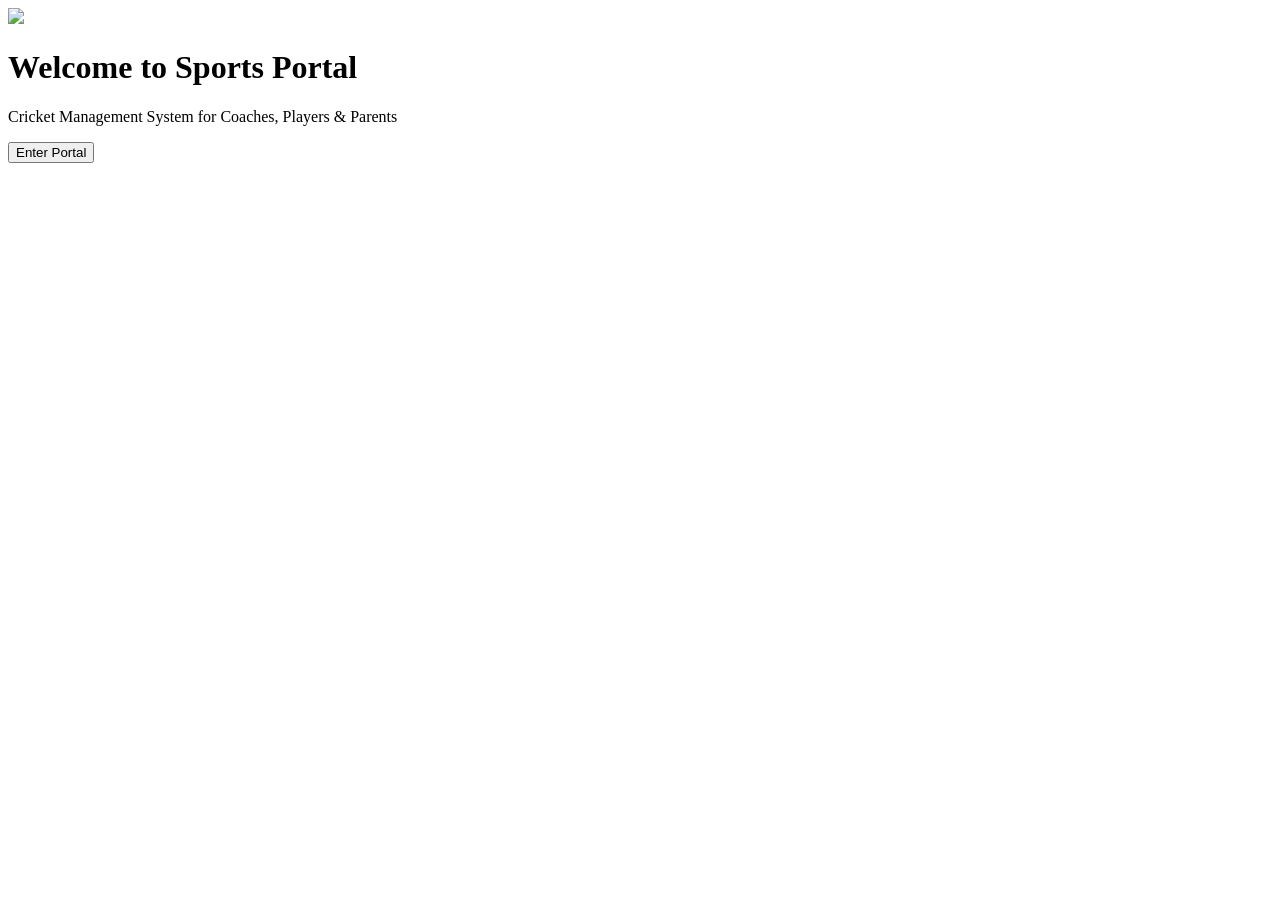
==== Sports portal/index.html @ 301777b5 "Did all the final changes" ====
<!DOCTYPE html>
<html>
<head>
    <title>Sports Portal</title>
    <link rel="stylesheet" href="style.css">
</head>
<body>

<div class="login-container">
    <img src="assets/logo.png" class="logo">

    <h1>Welcome to Sports Portal</h1>
    <p>Cricket Management System for Coaches, Players & Parents</p>

    <a href="login.html">
        <button>Enter Portal</button>
    </a>
</div>

</body>
</html>
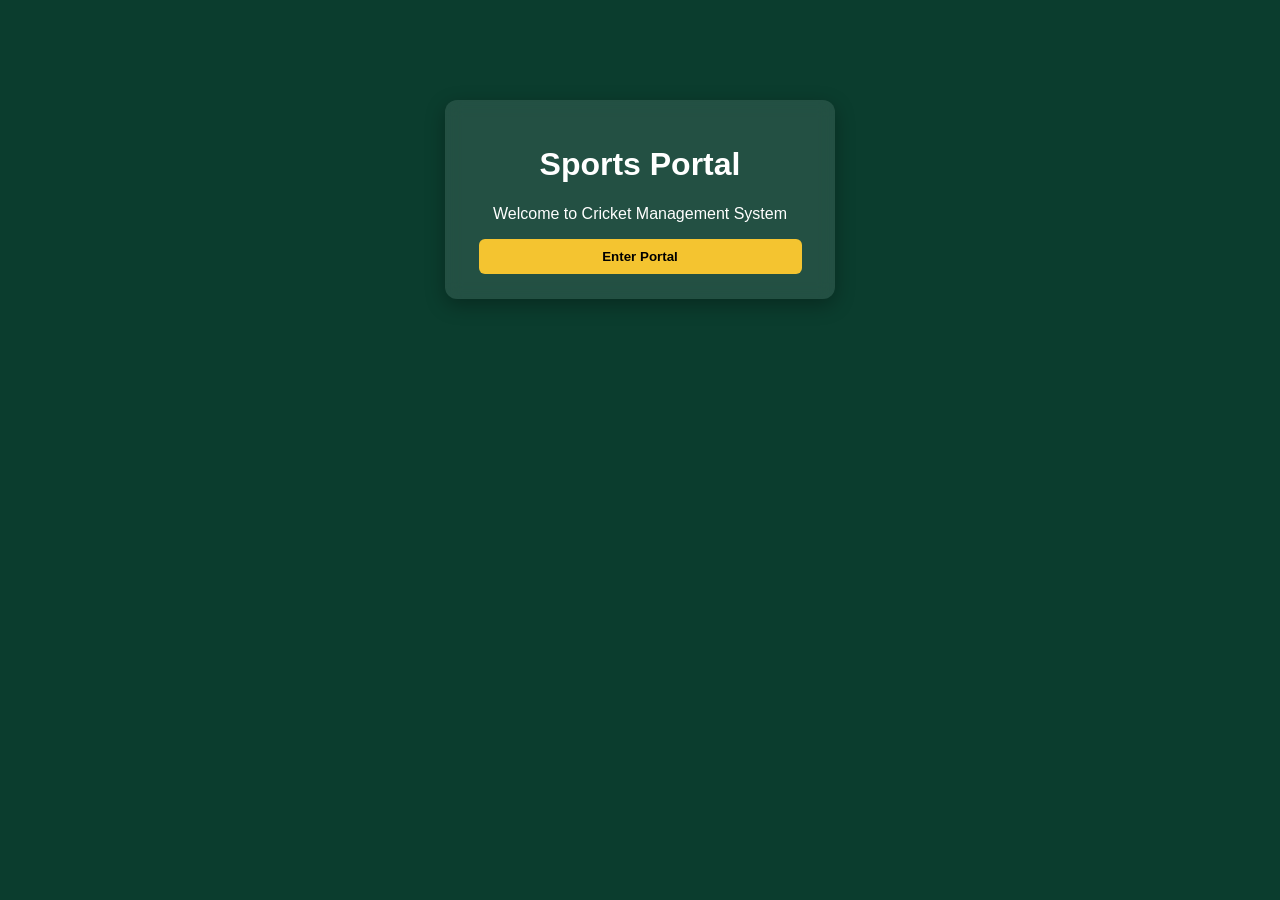
==== commit c38ad3e8: "fix the script" ====
--- a/Sports portal/index.html
+++ b/Sports portal/index.html
@@ -2,15 +2,13 @@
 <html>
 <head>
     <title>Sports Portal</title>
-    <link rel="stylesheet" href="style.css">
+    <link rel="stylesheet" href="styles.css">
 </head>
 <body>
 
 <div class="login-container">
-    <img src="assets/logo.png" class="logo">
-
-    <h1>Welcome to Sports Portal</h1>
-    <p>Cricket Management System for Coaches, Players & Parents</p>
+    <h1> Sports Portal</h1>
+    <p>Welcome to Cricket Management System</p>
 
     <a href="login.html">
         <button>Enter Portal</button>
--- a/Sports portal/styles.css
+++ b/Sports portal/styles.css
@@ -0,0 +1,95 @@
+body {
+    margin: 0;
+    font-family: Arial, sans-serif;
+    background: #0b3d2e; /* cricket field green */
+    color: white;
+}
+
+
+.logo {
+    width: 90px;
+    height: auto;
+    margin-bottom: 10px;
+}
+
+
+.login-container {
+    width: 340px;
+    margin: 100px auto;
+    padding: 25px;
+    background: rgba(255, 255, 255, 0.1);
+    backdrop-filter: blur(8px);
+    text-align: center;
+    border-radius: 12px;
+    box-shadow: 0 6px 20px rgba(0,0,0,0.3);
+}
+
+.login-container h2 {
+    margin-bottom: 15px;
+    color: #ffffff;
+}
+
+input, select {
+    width: 90%;
+    padding: 10px;
+    margin: 10px 0;
+    border: none;
+    border-radius: 6px;
+}
+
+button {
+    width: 95%;
+    padding: 10px;
+    background: #f4c430; /* cricket yellow */
+    border: none;
+    border-radius: 6px;
+    font-weight: bold;
+    cursor: pointer;
+}
+
+button:hover {
+    background: #ffdb63;
+}
+
+
+.navbar {
+    background: #1e3a8a; /* cricket blue */
+    padding: 12px 20px;
+    display: flex;
+    align-items: center;
+    justify-content: space-between;
+}
+
+.navbar h1 {
+    margin: 0;
+    font-size: 18px;
+}
+
+
+.dashboard {
+    padding: 20px;
+}
+
+.card {
+    background: rgba(255, 255, 255, 0.12);
+    padding: 15px;
+    margin: 12px 0;
+    border-radius: 10px;
+    border-left: 5px solid #f4c430; /* yellow accent */
+}
+
+.card h3 {
+    margin-top: 0;
+    color: #ffffff;
+}
+
+
+.role-badge {
+    display: inline-block;
+    padding: 5px 10px;
+    background: #f4c430;
+    color: black;
+    border-radius: 5px;
+    font-size: 12px;
+    font-weight: bold;
+}
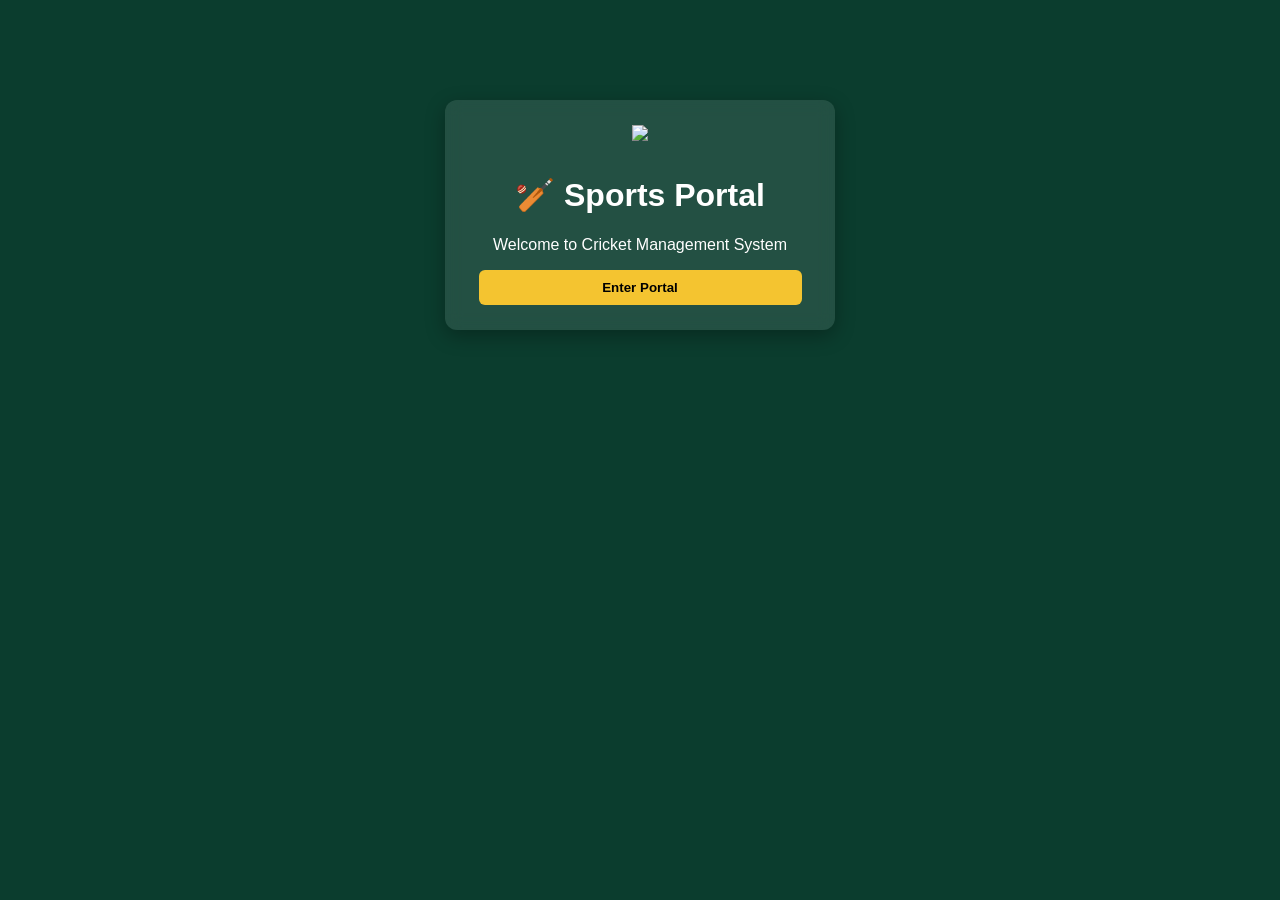
==== commit 4537b27c: "did the logo" ====
--- a/Sports portal/index.html
+++ b/Sports portal/index.html
@@ -7,7 +7,9 @@
 <body>
 
 <div class="login-container">
-    <h1> Sports Portal</h1>
+   <img src="assets/logo.png" class="logo">
+
+    <h1>🏏 Sports Portal</h1>
     <p>Welcome to Cricket Management System</p>
 
     <a href="login.html">
--- a/Sports portal/styles.css
+++ b/Sports portal/styles.css
@@ -92,4 +92,10 @@
     border-radius: 5px;
     font-size: 12px;
     font-weight: bold;
+}
+
+.logo {
+    width: 120px;
+    height: auto;
+    margin-bottom: 10px;
 }
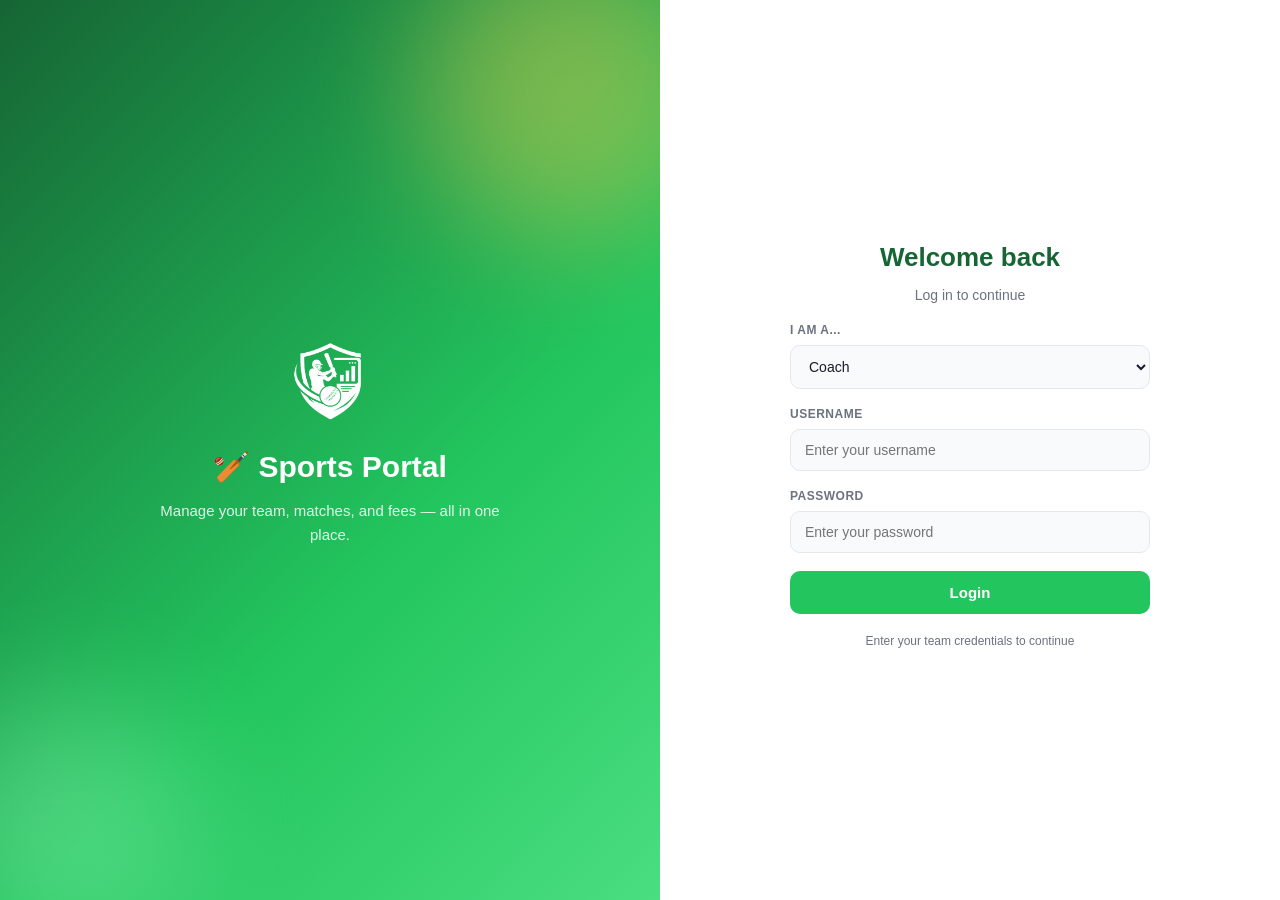
==== commit 601d5eb0: "added the image feature" ====
--- a/Sports portal/index.html
+++ b/Sports portal/index.html
@@ -1,21 +1,51 @@
 <!DOCTYPE html>
 <html>
 <head>
-    <title>Sports Portal</title>
+    <title>Sports Portal Login</title>
     <link rel="stylesheet" href="styles.css">
 </head>
 <body>
 
-<div class="login-container">
-   <img src="assets/logo.png" class="logo">
+<div class="split-page">
 
-    <h1>🏏 Sports Portal</h1>
-    <p>Welcome to Cricket Management System</p>
+    <div class="split-brand">
+        <div class="brand-content">
+            <img src="assets/logo.png" class="logo" alt="logo">
+            <h1 class="brand-title">🏏 Sports Portal</h1>
+            <p class="brand-tagline">Manage your team, matches, and fees — all in one place.</p>
+        </div>
+        <div class="brand-blob blob1"></div>
+        <div class="brand-blob blob2"></div>
+    </div>
 
-    <a href="login.html">
-        <button>Enter Portal</button>
-    </a>
+    <div class="split-form">
+        <div class="login-container">
+            <h2 class="login-title">Welcome back</h2>
+            <p class="login-subtitle">Log in to continue</p>
+
+            <div class="login-form">
+                <label class="input-label">I am a...</label>
+                <select id="role">
+                    <option value="coach">Coach</option>
+                    <option value="parent">Parent</option>
+                    <option value="player">Player</option>
+                </select>
+
+                <label class="input-label">Username</label>
+                <input type="text" id="username" placeholder="Enter your username">
+
+                <label class="input-label">Password</label>
+                <input type="password" id="password" placeholder="Enter your password">
+
+                <button onclick="login()">Login</button>
+            </div>
+
+            <p class="login-footer">Enter your team credentials to continue</p>
+        </div>
+    </div>
+
 </div>
 
+<script src="script.js"></script>
 </body>
 </html>
--- a/Sports portal/styles.css
+++ b/Sports portal/styles.css
@@ -1,101 +1,486 @@
+/* ===== Base ===== */
+* {
+    box-sizing: border-box;
+}
+
 body {
     margin: 0;
-    font-family: Arial, sans-serif;
-    background: #0b3d2e; /* cricket field green */
-    color: white;
-}
-
-
+    font-family: 'Segoe UI', Arial, sans-serif;
+    color: #1a1a2e;
+    min-height: 100vh;
+    position: relative;
+    overflow-x: hidden;
+    background-color: #f4f6f9;
+    background-image: radial-gradient(circle, #d1d5db 1px, transparent 1px);
+    background-size: 24px 24px;
+}
+
+body::before,
+body::after {
+    content: "";
+    position: fixed;
+    border-radius: 50%;
+    filter: blur(80px);
+    z-index: -1;
+    opacity: 0.35;
+}
+
+body::before {
+    width: 420px;
+    height: 420px;
+    background: #86efac;
+    top: -100px;
+    left: -100px;
+}
+
+body::after {
+    width: 500px;
+    height: 500px;
+    background: #fcd34d;
+    bottom: -150px;
+    right: -150px;
+}
+
+.navbar, .top-tabs, .bottom-nav, .card, .login-container {
+    position: relative;
+    z-index: 1;
+}
+
+h1, h2, h3 {
+    font-family: 'Segoe UI', Arial, sans-serif;
+}
+
+/* ===== Logo ===== */
 .logo {
     width: 90px;
     height: auto;
-    margin-bottom: 10px;
-}
-
-
+    margin-bottom: 12px;
+}
+
+/* ===== Split Login Page ===== */
+.split-page {
+    display: flex;
+    min-height: 100vh;
+    width: 100%;
+}
+
+.split-brand {
+    flex: 1;
+    position: relative;
+    overflow: hidden;
+    display: flex;
+    align-items: center;
+    justify-content: center;
+    background: linear-gradient(135deg, #166534 0%, #22c55e 60%, #4ade80 100%);
+    padding: 40px;
+}
+
+.brand-content {
+    position: relative;
+    z-index: 2;
+    text-align: center;
+    color: white;
+    max-width: 340px;
+}
+
+.brand-content .logo {
+    filter: brightness(0) invert(1);
+    margin-bottom: 16px;
+}
+
+.brand-title {
+    font-size: 30px;
+    margin: 0 0 12px;
+}
+
+.brand-tagline {
+    font-size: 15px;
+    color: rgba(255,255,255,0.85);
+    line-height: 1.6;
+}
+
+.brand-blob {
+    position: absolute;
+    border-radius: 50%;
+    filter: blur(60px);
+    opacity: 0.4;
+    z-index: 1;
+    animation: float 8s ease-in-out infinite;
+}
+
+.blob1 {
+    width: 300px;
+    height: 300px;
+    background: #fcd34d;
+    top: -60px;
+    right: -60px;
+}
+
+.blob2 {
+    width: 260px;
+    height: 260px;
+    background: #86efac;
+    bottom: -60px;
+    left: -60px;
+    animation-delay: 2s;
+}
+
+@keyframes float {
+    0%, 100% { transform: translateY(0); }
+    50% { transform: translateY(-20px); }
+}
+
+.split-form {
+    flex: 1;
+    display: flex;
+    align-items: center;
+    justify-content: center;
+    background: #ffffff;
+    padding: 40px 20px;
+}
+
+.split-form .login-container {
+    width: 100%;
+    max-width: 360px;
+    box-shadow: none;
+    padding: 0;
+    animation: fadeInUp 0.5s ease;
+}
+
+@media (max-width: 800px) {
+    .split-page {
+        flex-direction: column;
+    }
+    .split-brand {
+        min-height: 260px;
+        padding: 30px;
+    }
+    .split-form {
+        padding: 30px 20px;
+    }
+}
+
+/* ===== Login Container (shared / index.html) ===== */
 .login-container {
-    width: 340px;
-    margin: 100px auto;
-    padding: 25px;
-    background: rgba(255, 255, 255, 0.1);
-    backdrop-filter: blur(8px);
+    width: 360px;
+    padding: 40px 32px;
+    background: #ffffff;
     text-align: center;
-    border-radius: 12px;
-    box-shadow: 0 6px 20px rgba(0,0,0,0.3);
-}
-
-.login-container h2 {
-    margin-bottom: 15px;
+    border-radius: 20px;
+    box-shadow: 0 10px 40px rgba(34, 197, 94, 0.12);
+    animation: fadeInUp 0.5s ease;
+}
+
+@keyframes fadeInUp {
+    from { opacity: 0; transform: translateY(16px); }
+    to { opacity: 1; transform: translateY(0); }
+}
+
+.login-title {
+    font-size: 26px;
+    margin: 10px 0 2px;
+    color: #166534;
+}
+
+.login-subtitle {
+    color: #6b7280;
+    font-size: 14px;
+    margin-bottom: 24px;
+}
+
+.login-form {
+    text-align: left;
+}
+
+.input-label {
+    display: block;
+    font-size: 12px;
+    text-transform: uppercase;
+    letter-spacing: 0.5px;
+    color: #6b7280;
+    margin: 14px 0 4px;
+    font-weight: 600;
+}
+
+.login-footer {
+    margin-top: 20px;
+    font-size: 12px;
+    color: #9ca3af;
+}
+
+.login-container h1 {
+    font-size: 26px;
+    color: #166534;
+    margin: 10px 0 5px;
+}
+
+.login-container p {
+    color: #6b7280;
+    margin-bottom: 20px;
+}
+
+/* ===== Inputs ===== */
+input, select {
+    width: 100%;
+    padding: 12px 14px;
+    margin: 4px 0;
+    border: 1.5px solid #e5e7eb;
+    border-radius: 10px;
+    background: #f9fafb;
+    font-size: 14px;
+    color: #1a1a2e;
+    transition: border-color 0.2s ease, box-shadow 0.2s ease;
+}
+
+input:focus, select:focus {
+    outline: none;
+    border-color: #22c55e;
+    box-shadow: 0 0 0 3px rgba(34, 197, 94, 0.15);
+    background: #ffffff;
+}
+
+/* ===== Buttons ===== */
+button {
+    width: 100%;
+    padding: 13px;
+    background: #22c55e;
     color: #ffffff;
-}
-
-input, select {
-    width: 90%;
-    padding: 10px;
-    margin: 10px 0;
     border: none;
-    border-radius: 6px;
-}
-
-button {
-    width: 95%;
-    padding: 10px;
-    background: #f4c430; /* cricket yellow */
-    border: none;
-    border-radius: 6px;
-    font-weight: bold;
+    border-radius: 10px;
+    font-weight: 600;
+    font-size: 15px;
     cursor: pointer;
+    margin-top: 14px;
+    transition: background 0.2s ease, transform 0.15s ease, box-shadow 0.2s ease;
 }
 
 button:hover {
-    background: #ffdb63;
-}
-
-
+    background: #16a34a;
+    transform: translateY(-1px);
+    box-shadow: 0 6px 16px rgba(34, 197, 94, 0.25);
+}
+
+button:active {
+    transform: translateY(0);
+}
+
+/* ===== Navbar ===== */
 .navbar {
-    background: #1e3a8a; /* cricket blue */
-    padding: 12px 20px;
+    background: #ffffff;
+    padding: 14px 24px;
     display: flex;
     align-items: center;
     justify-content: space-between;
+    box-shadow: 0 1px 3px rgba(0,0,0,0.06);
+    border-bottom: 1px solid #eef0f3;
 }
 
 .navbar h1 {
     margin: 0;
-    font-size: 18px;
-}
-
-
+    font-size: 19px;
+    color: #166534;
+}
+
+.navbar .nav-right {
+    display: flex;
+    align-items: center;
+    gap: 14px;
+}
+
+.navbar button {
+    width: auto;
+    padding: 8px 16px;
+    margin: 0;
+    font-size: 13px;
+    background: #f3f4f6;
+    color: #374151;
+}
+
+.navbar button:hover {
+    background: #e5e7eb;
+    box-shadow: none;
+    transform: none;
+}
+
+#username-label {
+    font-size: 14px;
+    color: #6b7280;
+}
+
+/* ===== Top Tabs ===== */
+.top-tabs {
+    display: flex;
+    background: #ffffff;
+    padding: 10px 20px;
+    gap: 8px;
+    overflow-x: auto;
+    border-bottom: 1px solid #eef0f3;
+}
+
+/* ===== Bottom Nav ===== */
+.bottom-nav {
+    position: fixed;
+    bottom: 0;
+    left: 0;
+    right: 0;
+    display: flex;
+    justify-content: space-around;
+    background: #ffffff;
+    padding: 10px 0;
+    box-shadow: 0 -2px 12px rgba(0,0,0,0.06);
+    border-top: 1px solid #eef0f3;
+    z-index: 100;
+}
+
+/* ===== Nav buttons ===== */
+.nav-btn {
+    width: auto;
+    background: transparent;
+    color: #6b7280;
+    border: none;
+    padding: 8px 14px;
+    font-size: 13px;
+    font-weight: 600;
+    cursor: pointer;
+    border-radius: 8px;
+    margin: 0;
+    transition: background 0.2s ease, color 0.2s ease;
+}
+
+.nav-btn:hover {
+    background: #ecfdf5;
+    color: #16a34a;
+    transform: none;
+    box-shadow: none;
+}
+
+.nav-btn.active {
+    background: #22c55e;
+    color: #ffffff;
+}
+
+/* ===== Dashboard ===== */
 .dashboard {
+    padding: 24px;
+    padding-bottom: 90px;
+    max-width: 900px;
+    margin: 0 auto;
+}
+
+.dashboard h1 {
+    font-size: 26px;
+    margin-bottom: 20px;
+    color: #1a1a2e;
+}
+
+/* ===== Cards ===== */
+.card {
+    background: #ffffff;
     padding: 20px;
-}
-
-.card {
-    background: rgba(255, 255, 255, 0.12);
-    padding: 15px;
-    margin: 12px 0;
-    border-radius: 10px;
-    border-left: 5px solid #f4c430; /* yellow accent */
+    margin: 14px 0;
+    border-radius: 14px;
+    border-left: 4px solid #22c55e;
+    box-shadow: 0 2px 10px rgba(0,0,0,0.05);
+    transition: transform 0.15s ease, box-shadow 0.15s ease;
+}
+
+.card:hover {
+    transform: translateY(-2px);
+    box-shadow: 0 6px 20px rgba(0,0,0,0.08);
 }
 
 .card h3 {
     margin-top: 0;
-    color: #ffffff;
-}
-
-
+    color: #1a1a2e;
+    font-size: 17px;
+}
+
+.card p {
+    color: #4b5563;
+    margin-bottom: 0;
+    line-height: 1.5;
+}
+
+.card label {
+    display: block;
+    text-align: left;
+    font-size: 12px;
+    color: #6b7280;
+    margin-top: 12px;
+    margin-bottom: 2px;
+    font-weight: 600;
+    text-transform: uppercase;
+}
+
+.card hr {
+    border: none;
+    border-top: 1px solid #eef0f3;
+    margin: 16px 0;
+}
+
+.card small {
+    display: block;
+    margin-top: 6px;
+    color: #9ca3af;
+    font-size: 12px;
+}
+
+/* ===== Match items ===== */
+.match-item {
+    background: #f9fafb;
+    padding: 14px;
+    border-radius: 10px;
+    margin: 8px 0;
+    line-height: 1.6;
+    border: 1px solid #eef0f3;
+}
+
+/* ===== Role Badge ===== */
 .role-badge {
     display: inline-block;
-    padding: 5px 10px;
-    background: #f4c430;
-    color: black;
-    border-radius: 5px;
+    padding: 5px 12px;
+    background: #ecfdf5;
+    color: #16a34a;
+    border-radius: 20px;
     font-size: 12px;
-    font-weight: bold;
-}
-
-.logo {
-    width: 120px;
-    height: auto;
-    margin-bottom: 10px;
+    font-weight: 700;
+    letter-spacing: 0.3px;
+}
+
+/* ===== Photos Grid ===== */
+.photos-grid {
+    display: grid;
+    grid-template-columns: repeat(auto-fill, minmax(180px, 1fr));
+    gap: 14px;
+    margin-top: 10px;
+}
+
+.photo-card {
+    background: #ffffff;
+    border-radius: 12px;
+    overflow: hidden;
+    box-shadow: 0 2px 8px rgba(0,0,0,0.06);
+    border: 1px solid #eef0f3;
+}
+
+.photo-card img {
+    width: 100%;
+    height: 130px;
+    object-fit: cover;
+    display: block;
+}
+
+.photo-card p {
+    padding: 8px 10px 0;
+    margin: 0;
+    font-size: 13px;
+    font-weight: 600;
+    color: #1a1a2e;
+}
+
+.photo-card small {
+    display: block;
+    padding: 2px 10px 10px;
+    color: #9ca3af;
+    font-size: 11px;
 }
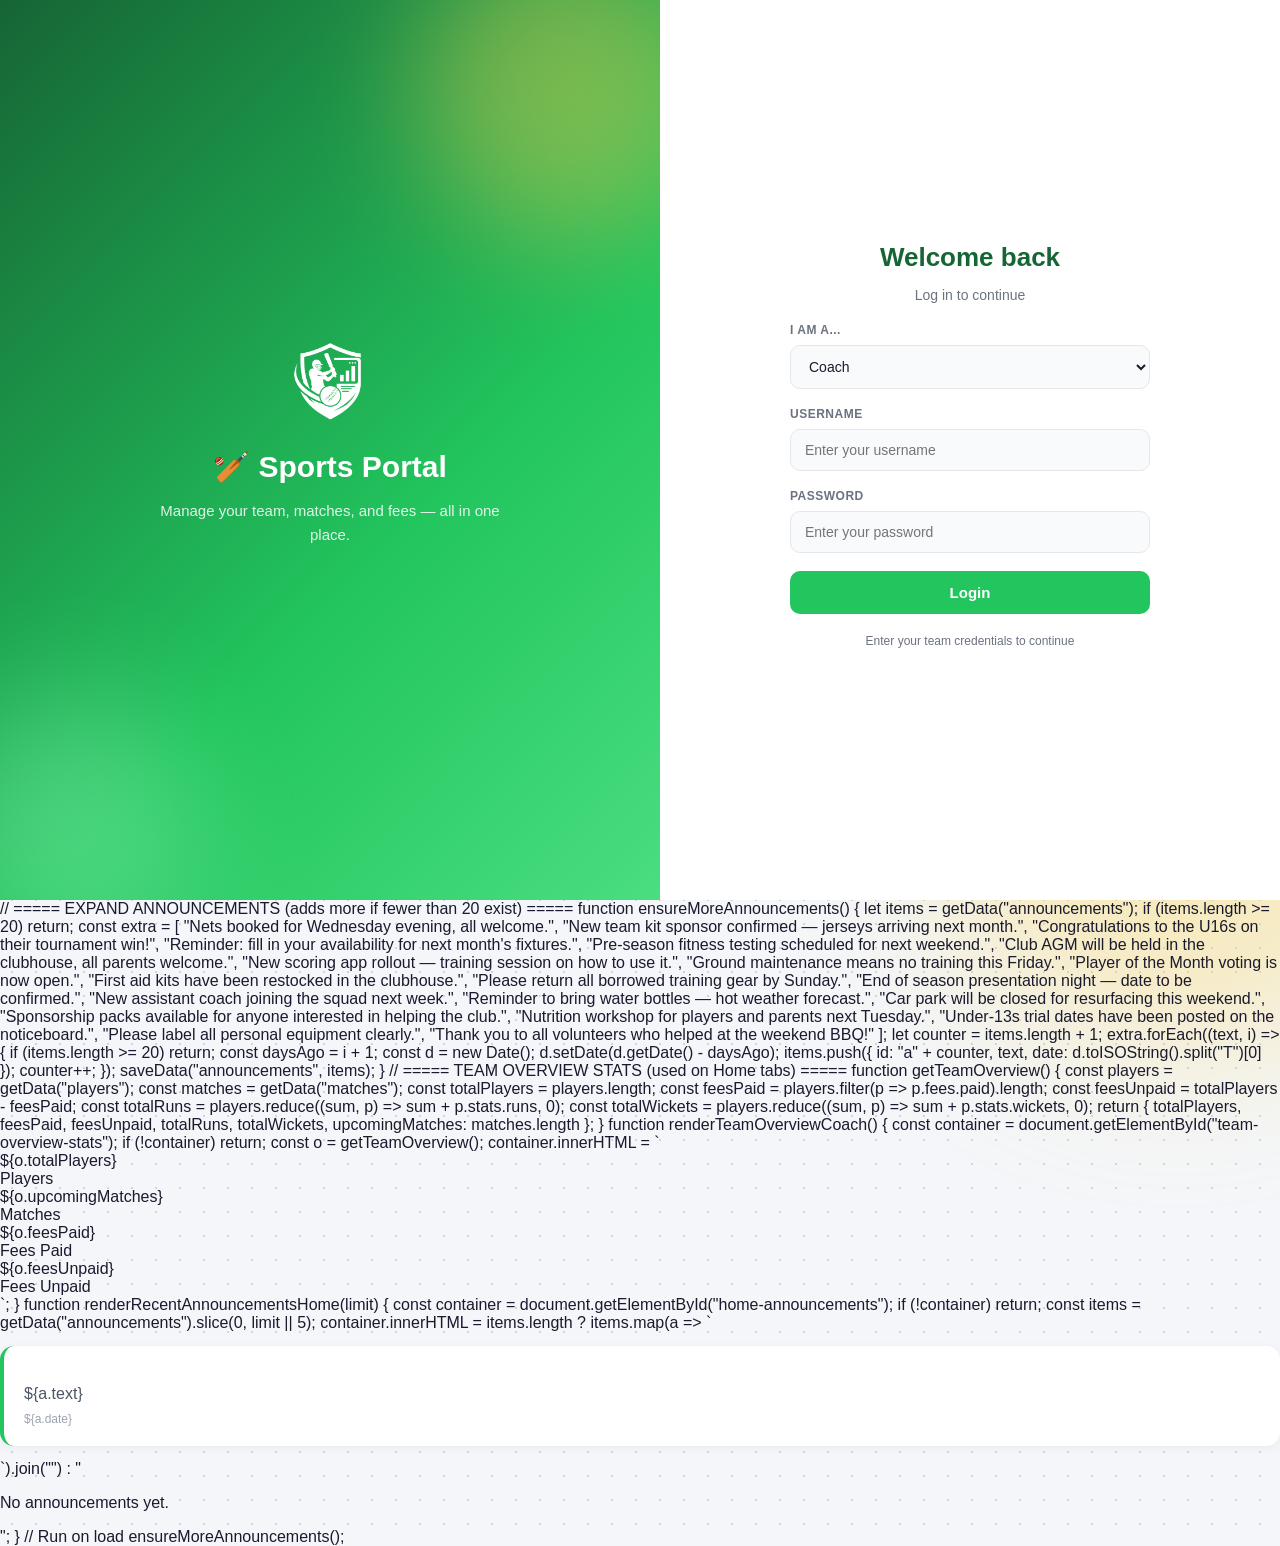
==== commit cc3bfe6c: "." ====
--- a/Sports portal/index.html
+++ b/Sports portal/index.html
@@ -48,4 +48,84 @@
 
 <script src="script.js"></script>
 </body>
-</html>+</html>
+// ===== EXPAND ANNOUNCEMENTS (adds more if fewer than 20 exist) =====
+function ensureMoreAnnouncements() {
+    let items = getData("announcements");
+    if (items.length >= 20) return;
+
+    const extra = [
+        "Nets booked for Wednesday evening, all welcome.",
+        "New team kit sponsor confirmed — jerseys arriving next month.",
+        "Congratulations to the U16s on their tournament win!",
+        "Reminder: fill in your availability for next month's fixtures.",
+        "Pre-season fitness testing scheduled for next weekend.",
+        "Club AGM will be held in the clubhouse, all parents welcome.",
+        "New scoring app rollout — training session on how to use it.",
+        "Ground maintenance means no training this Friday.",
+        "Player of the Month voting is now open.",
+        "First aid kits have been restocked in the clubhouse.",
+        "Please return all borrowed training gear by Sunday.",
+        "End of season presentation night — date to be confirmed.",
+        "New assistant coach joining the squad next week.",
+        "Reminder to bring water bottles — hot weather forecast.",
+        "Car park will be closed for resurfacing this weekend.",
+        "Sponsorship packs available for anyone interested in helping the club.",
+        "Nutrition workshop for players and parents next Tuesday.",
+        "Under-13s trial dates have been posted on the noticeboard.",
+        "Please label all personal equipment clearly.",
+        "Thank you to all volunteers who helped at the weekend BBQ!"
+    ];
+
+    let counter = items.length + 1;
+    extra.forEach((text, i) => {
+        if (items.length >= 20) return;
+        const daysAgo = i + 1;
+        const d = new Date();
+        d.setDate(d.getDate() - daysAgo);
+        items.push({
+            id: "a" + counter,
+            text,
+            date: d.toISOString().split("T")[0]
+        });
+        counter++;
+    });
+
+    saveData("announcements", items);
+}
+
+// ===== TEAM OVERVIEW STATS (used on Home tabs) =====
+function getTeamOverview() {
+    const players = getData("players");
+    const matches = getData("matches");
+    const totalPlayers = players.length;
+    const feesPaid = players.filter(p => p.fees.paid).length;
+    const feesUnpaid = totalPlayers - feesPaid;
+    const totalRuns = players.reduce((sum, p) => sum + p.stats.runs, 0);
+    const totalWickets = players.reduce((sum, p) => sum + p.stats.wickets, 0);
+    return { totalPlayers, feesPaid, feesUnpaid, totalRuns, totalWickets, upcomingMatches: matches.length };
+}
+
+function renderTeamOverviewCoach() {
+    const container = document.getElementById("team-overview-stats");
+    if (!container) return;
+    const o = getTeamOverview();
+    container.innerHTML = `
+        <div class="stat-card"><div class="stat-number">${o.totalPlayers}</div><div class="stat-label">Players</div></div>
+        <div class="stat-card"><div class="stat-number">${o.upcomingMatches}</div><div class="stat-label">Matches</div></div>
+        <div class="stat-card"><div class="stat-number">${o.feesPaid}</div><div class="stat-label">Fees Paid</div></div>
+        <div class="stat-card"><div class="stat-number">${o.feesUnpaid}</div><div class="stat-label">Fees Unpaid</div></div>
+    `;
+}
+
+function renderRecentAnnouncementsHome(limit) {
+    const container = document.getElementById("home-announcements");
+    if (!container) return;
+    const items = getData("announcements").slice(0, limit || 5);
+    container.innerHTML = items.length ? items.map(a => `
+        <div class="card"><p>${a.text}</p><small>${a.date}</small></div>
+    `).join("") : "<p>No announcements yet.</p>";
+}
+
+// Run on load
+ensureMoreAnnouncements();
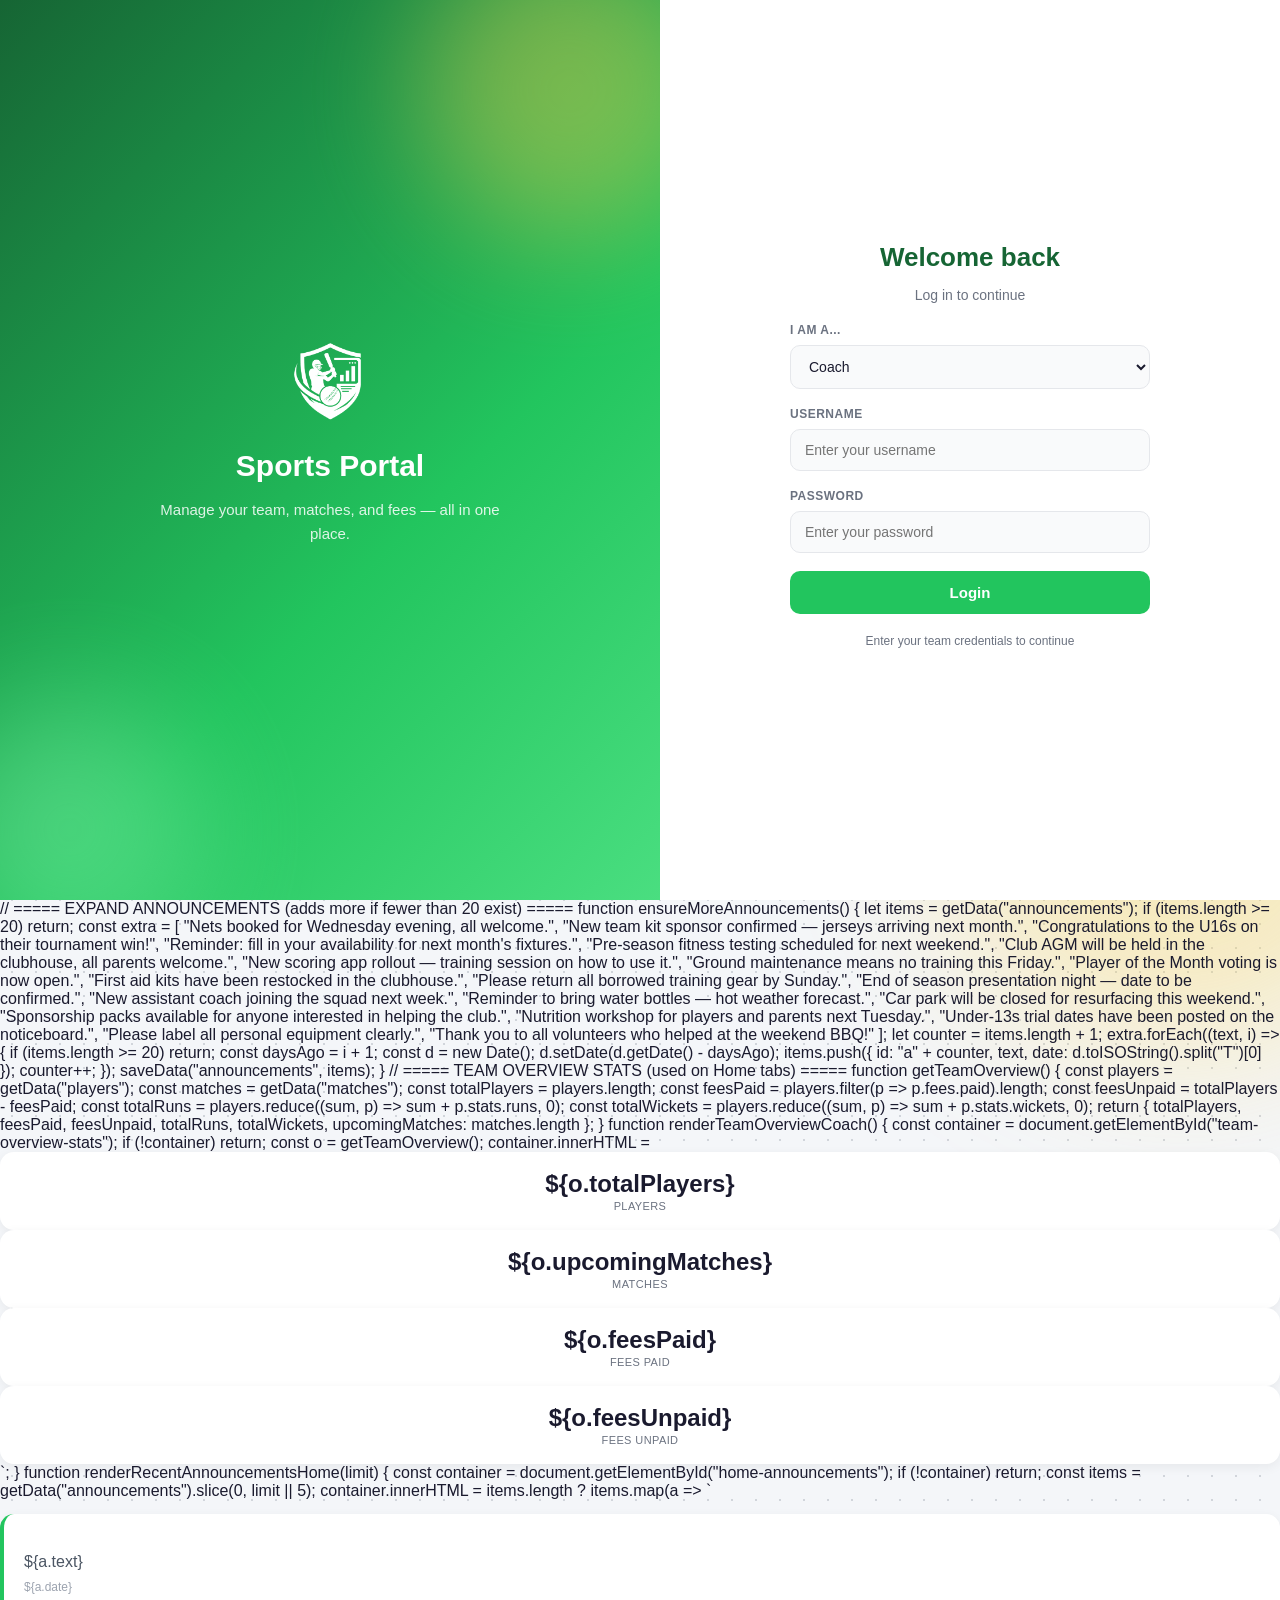
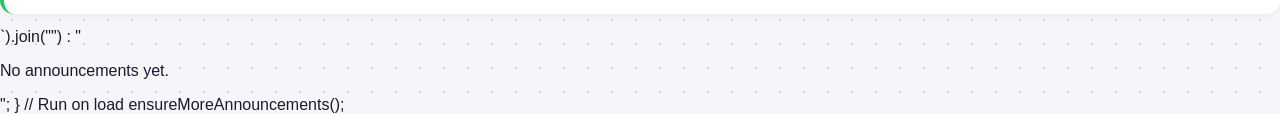
==== commit 0e8eaa19: "add some features" ====
--- a/Sports portal/index.html
+++ b/Sports portal/index.html
@@ -11,7 +11,7 @@
     <div class="split-brand">
         <div class="brand-content">
             <img src="assets/logo.png" class="logo" alt="logo">
-            <h1 class="brand-title">🏏 Sports Portal</h1>
+            <h1 class="brand-title"> Sports Portal</h1>
             <p class="brand-tagline">Manage your team, matches, and fees — all in one place.</p>
         </div>
         <div class="brand-blob blob1"></div>
@@ -110,7 +110,7 @@
     const container = document.getElementById("team-overview-stats");
     if (!container) return;
     const o = getTeamOverview();
-    container.innerHTML = `
+    container.innerHTML =
         <div class="stat-card"><div class="stat-number">${o.totalPlayers}</div><div class="stat-label">Players</div></div>
         <div class="stat-card"><div class="stat-number">${o.upcomingMatches}</div><div class="stat-label">Matches</div></div>
         <div class="stat-card"><div class="stat-number">${o.feesPaid}</div><div class="stat-label">Fees Paid</div></div>
--- a/Sports portal/styles.css
+++ b/Sports portal/styles.css
@@ -483,4 +483,128 @@
     padding: 2px 10px 10px;
     color: #9ca3af;
     font-size: 11px;
-}+}
+
+/* ===== Home Hero Banner ===== */
+.home-hero {
+    background: linear-gradient(135deg, #166534 0%, #22c55e 100%);
+    border-radius: 18px;
+    padding: 28px 24px;
+    color: white;
+    margin-bottom: 20px;
+    position: relative;
+    overflow: hidden;
+}
+
+.home-hero::after {
+    content: "";
+    position: absolute;
+    width: 200px;
+    height: 200px;
+    background: rgba(255,255,255,0.08);
+    border-radius: 50%;
+    top: -80px;
+    right: -60px;
+}
+
+.home-hero h1 {
+    margin: 0 0 4px;
+    font-size: 24px;
+    position: relative;
+    z-index: 1;
+}
+
+.home-hero p {
+    margin: 0;
+    color: rgba(255,255,255,0.85);
+    font-size: 14px;
+    position: relative;
+    z-index: 1;
+}
+
+/* ===== Colorful Stat Cards ===== */
+.stats-grid {
+    display: grid;
+    grid-template-columns: repeat(auto-fit, minmax(130px, 1fr));
+    gap: 12px;
+    margin-bottom: 20px;
+}
+
+.stat-card {
+    background: #ffffff;
+    border-radius: 14px;
+    padding: 18px 14px;
+    text-align: center;
+    box-shadow: 0 3px 12px rgba(0,0,0,0.06);
+    border-top: none;
+    transition: transform 0.15s ease;
+}
+
+.stat-card:hover {
+    transform: translateY(-3px);
+}
+
+.stat-icon {
+    font-size: 22px;
+    margin-bottom: 6px;
+}
+
+.stat-number {
+    font-size: 24px;
+    font-weight: 800;
+    color: #1a1a2e;
+}
+
+.stat-label {
+    font-size: 11px;
+    color: #6b7280;
+    text-transform: uppercase;
+    letter-spacing: 0.4px;
+    margin-top: 2px;
+}
+
+.stat-card.c-green { border-bottom: 3px solid #22c55e; }
+.stat-card.c-blue { border-bottom: 3px solid #3b82f6; }
+.stat-card.c-gold { border-bottom: 3px solid #f4c430; }
+.stat-card.c-red { border-bottom: 3px solid #ef4444; }
+
+/* ===== Quick Actions ===== */
+.quick-actions {
+    display: flex;
+    gap: 10px;
+    margin-bottom: 20px;
+    flex-wrap: wrap;
+}
+
+.quick-action-btn {
+    flex: 1;
+    min-width: 130px;
+    background: #ffffff;
+    border: 1px solid #eef0f3;
+    border-radius: 12px;
+    padding: 14px;
+    text-align: center;
+    cursor: pointer;
+    transition: all 0.15s ease;
+    color: #1a1a2e;
+    font-weight: 600;
+    font-size: 13px;
+}
+
+.quick-action-btn:hover {
+    background: #ecfdf5;
+    border-color: #22c55e;
+    transform: translateY(-2px);
+}
+
+.quick-action-icon {
+    font-size: 20px;
+    display: block;
+    margin-bottom: 6px;
+}
+
+/* ===== Announcement feed items ===== */
+.announcement-feed .card {
+    border-left: 3px solid #f4c430;
+}
+
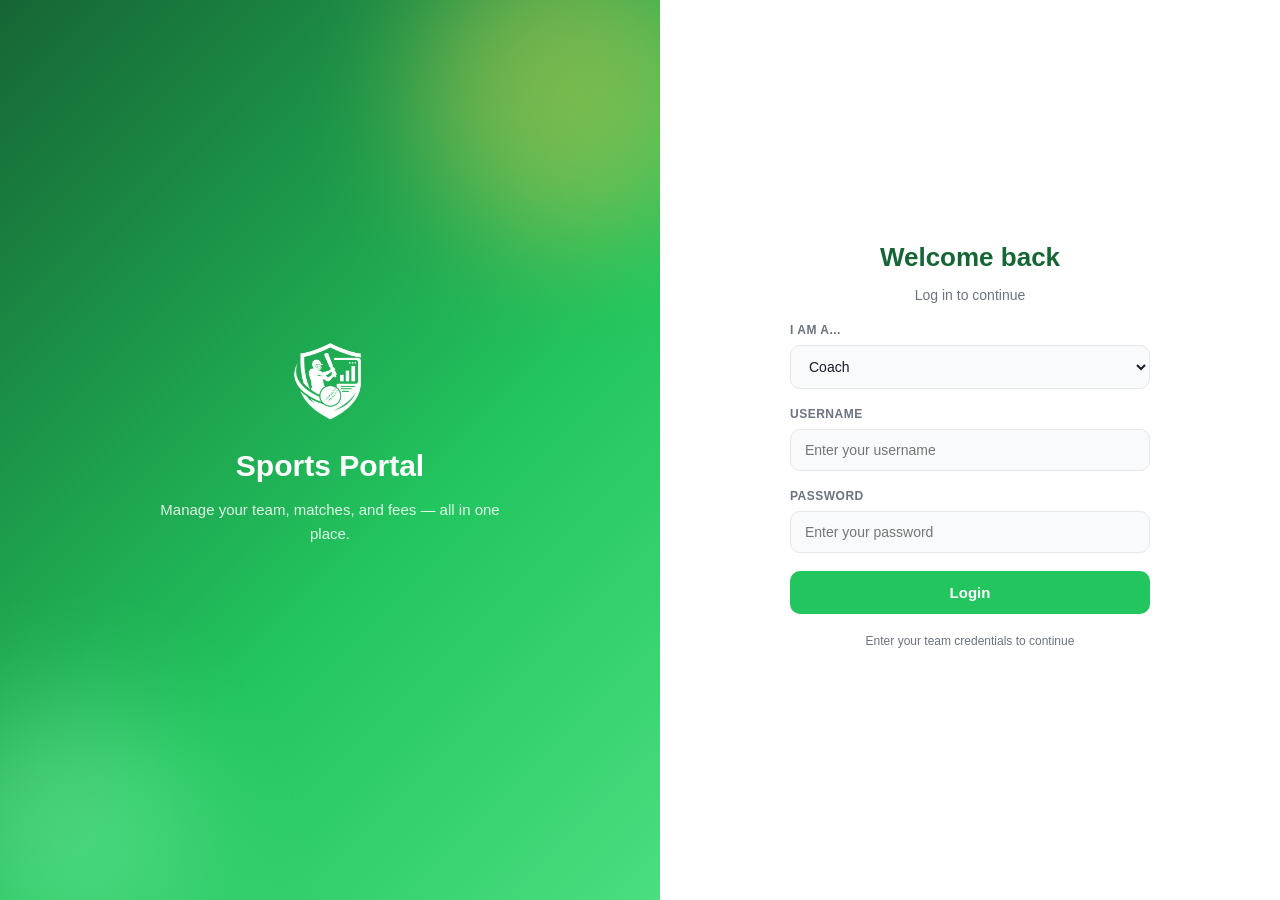
==== commit 14c3161a: "fix index.html" ====
--- a/Sports portal/index.html
+++ b/Sports portal/index.html
@@ -11,7 +11,7 @@
     <div class="split-brand">
         <div class="brand-content">
             <img src="assets/logo.png" class="logo" alt="logo">
-            <h1 class="brand-title"> Sports Portal</h1>
+            <h1 class="brand-title">Sports Portal</h1>
             <p class="brand-tagline">Manage your team, matches, and fees — all in one place.</p>
         </div>
         <div class="brand-blob blob1"></div>
@@ -29,6 +29,7 @@
                     <option value="coach">Coach</option>
                     <option value="parent">Parent</option>
                     <option value="player">Player</option>
+                    <option value="staff">Staff</option>
                 </select>
 
                 <label class="input-label">Username</label>
@@ -37,7 +38,10 @@
                 <label class="input-label">Password</label>
                 <input type="password" id="password" placeholder="Enter your password">
 
-                <button onclick="login()">Login</button>
+                <button id="login-btn">Login</button>
+
+                <!-- live notifications area -->
+                <div id="login-notifications" class="notifications"></div>
             </div>
 
             <p class="login-footer">Enter your team credentials to continue</p>
@@ -46,86 +50,39 @@
 
 </div>
 
+<!-- Coach members tab (shown after coach login) -->
+<div id="tab-members" class="tab-panel" style="display:none;">
+    <h1>Members</h1>
+    <div class="card">
+        <div class="filter-bar">
+            <input type="text" id="member-search" placeholder="Search by name..." oninput="renderRosterFiltered()">
+            <select id="member-grade-filter" onchange="renderRosterFiltered()">
+                <option value="all">All Grades</option>
+                <option value="1">Grade 1</option>
+                <option value="2">Grade 2</option>
+                <option value="3">Grade 3</option>
+                <option value="4">Grade 4</option>
+                <option value="5">Grade 5</option>
+                <option value="6">Grade 6</option>
+            </select>
+        </div>
+        <div id="roster-list"></div>
+        <hr>
+        <h3>Add New Player</h3>
+        <input type="text" id="new-player-name" placeholder="Player name">
+        <input type="text" id="new-player-password" placeholder="Initial password (min 6 chars)">
+        <select id="new-player-grade">
+            <option value="1">Grade 1</option>
+            <option value="2">Grade 2</option>
+            <option value="3">Grade 3</option>
+            <option value="4">Grade 4</option>
+            <option value="5">Grade 5</option>
+            <option value="6">Grade 6</option>
+        </select>
+        <button onclick="addPlayer()">Add Player</button>
+    </div>
+</div>
+
 <script src="script.js"></script>
 </body>
 </html>
-// ===== EXPAND ANNOUNCEMENTS (adds more if fewer than 20 exist) =====
-function ensureMoreAnnouncements() {
-    let items = getData("announcements");
-    if (items.length >= 20) return;
-
-    const extra = [
-        "Nets booked for Wednesday evening, all welcome.",
-        "New team kit sponsor confirmed — jerseys arriving next month.",
-        "Congratulations to the U16s on their tournament win!",
-        "Reminder: fill in your availability for next month's fixtures.",
-        "Pre-season fitness testing scheduled for next weekend.",
-        "Club AGM will be held in the clubhouse, all parents welcome.",
-        "New scoring app rollout — training session on how to use it.",
-        "Ground maintenance means no training this Friday.",
-        "Player of the Month voting is now open.",
-        "First aid kits have been restocked in the clubhouse.",
-        "Please return all borrowed training gear by Sunday.",
-        "End of season presentation night — date to be confirmed.",
-        "New assistant coach joining the squad next week.",
-        "Reminder to bring water bottles — hot weather forecast.",
-        "Car park will be closed for resurfacing this weekend.",
-        "Sponsorship packs available for anyone interested in helping the club.",
-        "Nutrition workshop for players and parents next Tuesday.",
-        "Under-13s trial dates have been posted on the noticeboard.",
-        "Please label all personal equipment clearly.",
-        "Thank you to all volunteers who helped at the weekend BBQ!"
-    ];
-
-    let counter = items.length + 1;
-    extra.forEach((text, i) => {
-        if (items.length >= 20) return;
-        const daysAgo = i + 1;
-        const d = new Date();
-        d.setDate(d.getDate() - daysAgo);
-        items.push({
-            id: "a" + counter,
-            text,
-            date: d.toISOString().split("T")[0]
-        });
-        counter++;
-    });
-
-    saveData("announcements", items);
-}
-
-// ===== TEAM OVERVIEW STATS (used on Home tabs) =====
-function getTeamOverview() {
-    const players = getData("players");
-    const matches = getData("matches");
-    const totalPlayers = players.length;
-    const feesPaid = players.filter(p => p.fees.paid).length;
-    const feesUnpaid = totalPlayers - feesPaid;
-    const totalRuns = players.reduce((sum, p) => sum + p.stats.runs, 0);
-    const totalWickets = players.reduce((sum, p) => sum + p.stats.wickets, 0);
-    return { totalPlayers, feesPaid, feesUnpaid, totalRuns, totalWickets, upcomingMatches: matches.length };
-}
-
-function renderTeamOverviewCoach() {
-    const container = document.getElementById("team-overview-stats");
-    if (!container) return;
-    const o = getTeamOverview();
-    container.innerHTML =
-        <div class="stat-card"><div class="stat-number">${o.totalPlayers}</div><div class="stat-label">Players</div></div>
-        <div class="stat-card"><div class="stat-number">${o.upcomingMatches}</div><div class="stat-label">Matches</div></div>
-        <div class="stat-card"><div class="stat-number">${o.feesPaid}</div><div class="stat-label">Fees Paid</div></div>
-        <div class="stat-card"><div class="stat-number">${o.feesUnpaid}</div><div class="stat-label">Fees Unpaid</div></div>
-    `;
-}
-
-function renderRecentAnnouncementsHome(limit) {
-    const container = document.getElementById("home-announcements");
-    if (!container) return;
-    const items = getData("announcements").slice(0, limit || 5);
-    container.innerHTML = items.length ? items.map(a => `
-        <div class="card"><p>${a.text}</p><small>${a.date}</small></div>
-    `).join("") : "<p>No announcements yet.</p>";
-}
-
-// Run on load
-ensureMoreAnnouncements();
--- a/Sports portal/styles.css
+++ b/Sports portal/styles.css
@@ -608,3 +608,26 @@
     border-left: 3px solid #f4c430;
 }
 
+.grade-badge {
+    display: inline-block;
+    background: #eef2ff;
+    color: #3b82f6;
+    padding: 2px 8px;
+    border-radius: 10px;
+    font-size: 11px;
+    font-weight: 700;
+    margin-left: 6px;
+}
+
+.filter-bar {
+    display: flex;
+    gap: 10px;
+    margin-bottom: 14px;
+    flex-wrap: wrap;
+}
+
+.filter-bar input, .filter-bar select {
+    margin: 0;
+    flex: 1;
+    min-width: 140px;
+}
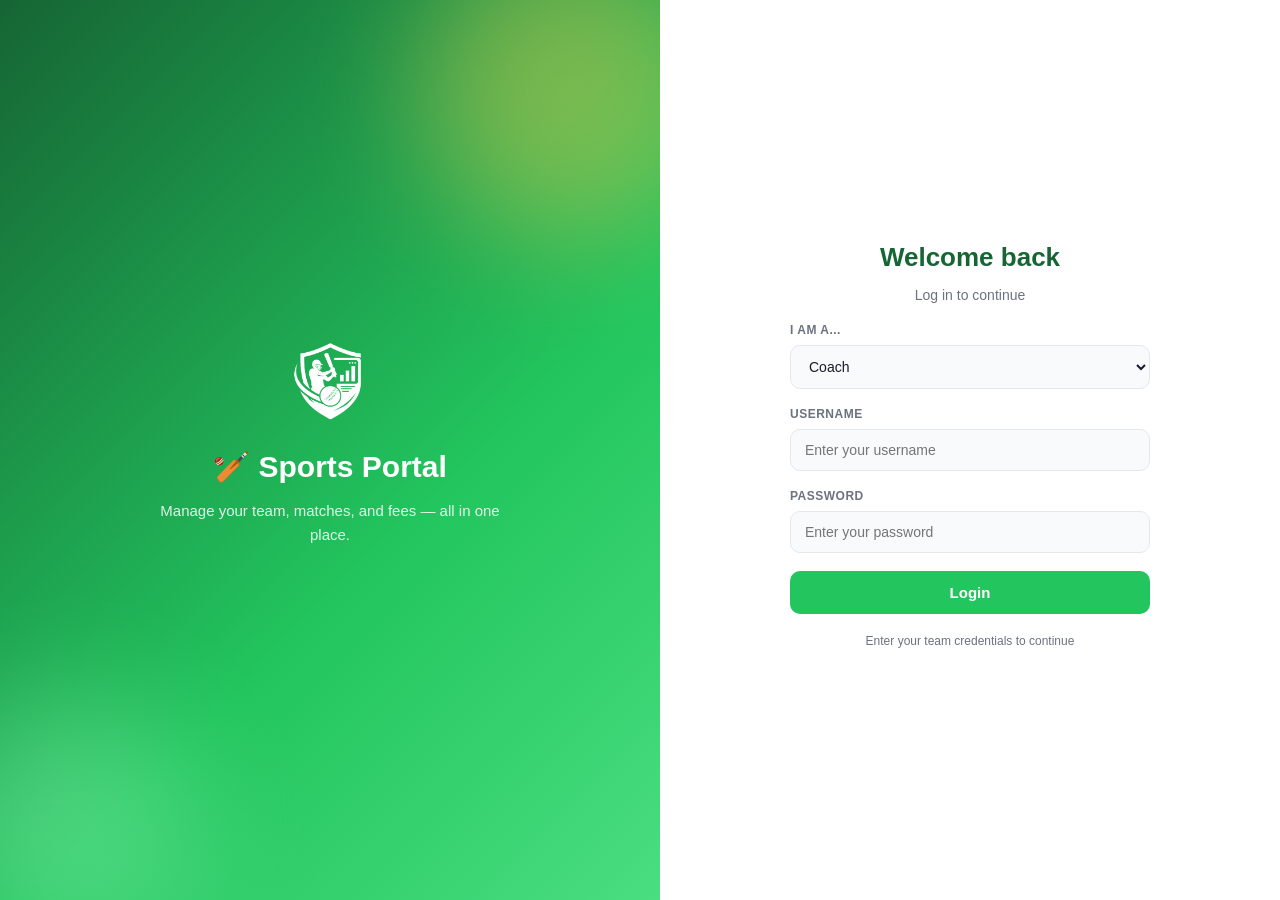
==== commit e45beef6: "final finish code" ====
--- a/Sports portal/index.html
+++ b/Sports portal/index.html
@@ -11,7 +11,7 @@
     <div class="split-brand">
         <div class="brand-content">
             <img src="assets/logo.png" class="logo" alt="logo">
-            <h1 class="brand-title">Sports Portal</h1>
+            <h1 class="brand-title">🏏 Sports Portal</h1>
             <p class="brand-tagline">Manage your team, matches, and fees — all in one place.</p>
         </div>
         <div class="brand-blob blob1"></div>
@@ -29,7 +29,6 @@
                     <option value="coach">Coach</option>
                     <option value="parent">Parent</option>
                     <option value="player">Player</option>
-                    <option value="staff">Staff</option>
                 </select>
 
                 <label class="input-label">Username</label>
@@ -38,10 +37,7 @@
                 <label class="input-label">Password</label>
                 <input type="password" id="password" placeholder="Enter your password">
 
-                <button id="login-btn">Login</button>
-
-                <!-- live notifications area -->
-                <div id="login-notifications" class="notifications"></div>
+                <button onclick="login()">Login</button>
             </div>
 
             <p class="login-footer">Enter your team credentials to continue</p>
@@ -50,39 +46,6 @@
 
 </div>
 
-<!-- Coach members tab (shown after coach login) -->
-<div id="tab-members" class="tab-panel" style="display:none;">
-    <h1>Members</h1>
-    <div class="card">
-        <div class="filter-bar">
-            <input type="text" id="member-search" placeholder="Search by name..." oninput="renderRosterFiltered()">
-            <select id="member-grade-filter" onchange="renderRosterFiltered()">
-                <option value="all">All Grades</option>
-                <option value="1">Grade 1</option>
-                <option value="2">Grade 2</option>
-                <option value="3">Grade 3</option>
-                <option value="4">Grade 4</option>
-                <option value="5">Grade 5</option>
-                <option value="6">Grade 6</option>
-            </select>
-        </div>
-        <div id="roster-list"></div>
-        <hr>
-        <h3>Add New Player</h3>
-        <input type="text" id="new-player-name" placeholder="Player name">
-        <input type="text" id="new-player-password" placeholder="Initial password (min 6 chars)">
-        <select id="new-player-grade">
-            <option value="1">Grade 1</option>
-            <option value="2">Grade 2</option>
-            <option value="3">Grade 3</option>
-            <option value="4">Grade 4</option>
-            <option value="5">Grade 5</option>
-            <option value="6">Grade 6</option>
-        </select>
-        <button onclick="addPlayer()">Add Player</button>
-    </div>
-</div>
-
 <script src="script.js"></script>
 </body>
-</html>
+</html>
--- a/Sports portal/styles.css
+++ b/Sports portal/styles.css
@@ -608,26 +608,3 @@
     border-left: 3px solid #f4c430;
 }
 
-.grade-badge {
-    display: inline-block;
-    background: #eef2ff;
-    color: #3b82f6;
-    padding: 2px 8px;
-    border-radius: 10px;
-    font-size: 11px;
-    font-weight: 700;
-    margin-left: 6px;
-}
-
-.filter-bar {
-    display: flex;
-    gap: 10px;
-    margin-bottom: 14px;
-    flex-wrap: wrap;
-}
-
-.filter-bar input, .filter-bar select {
-    margin: 0;
-    flex: 1;
-    min-width: 140px;
-}
